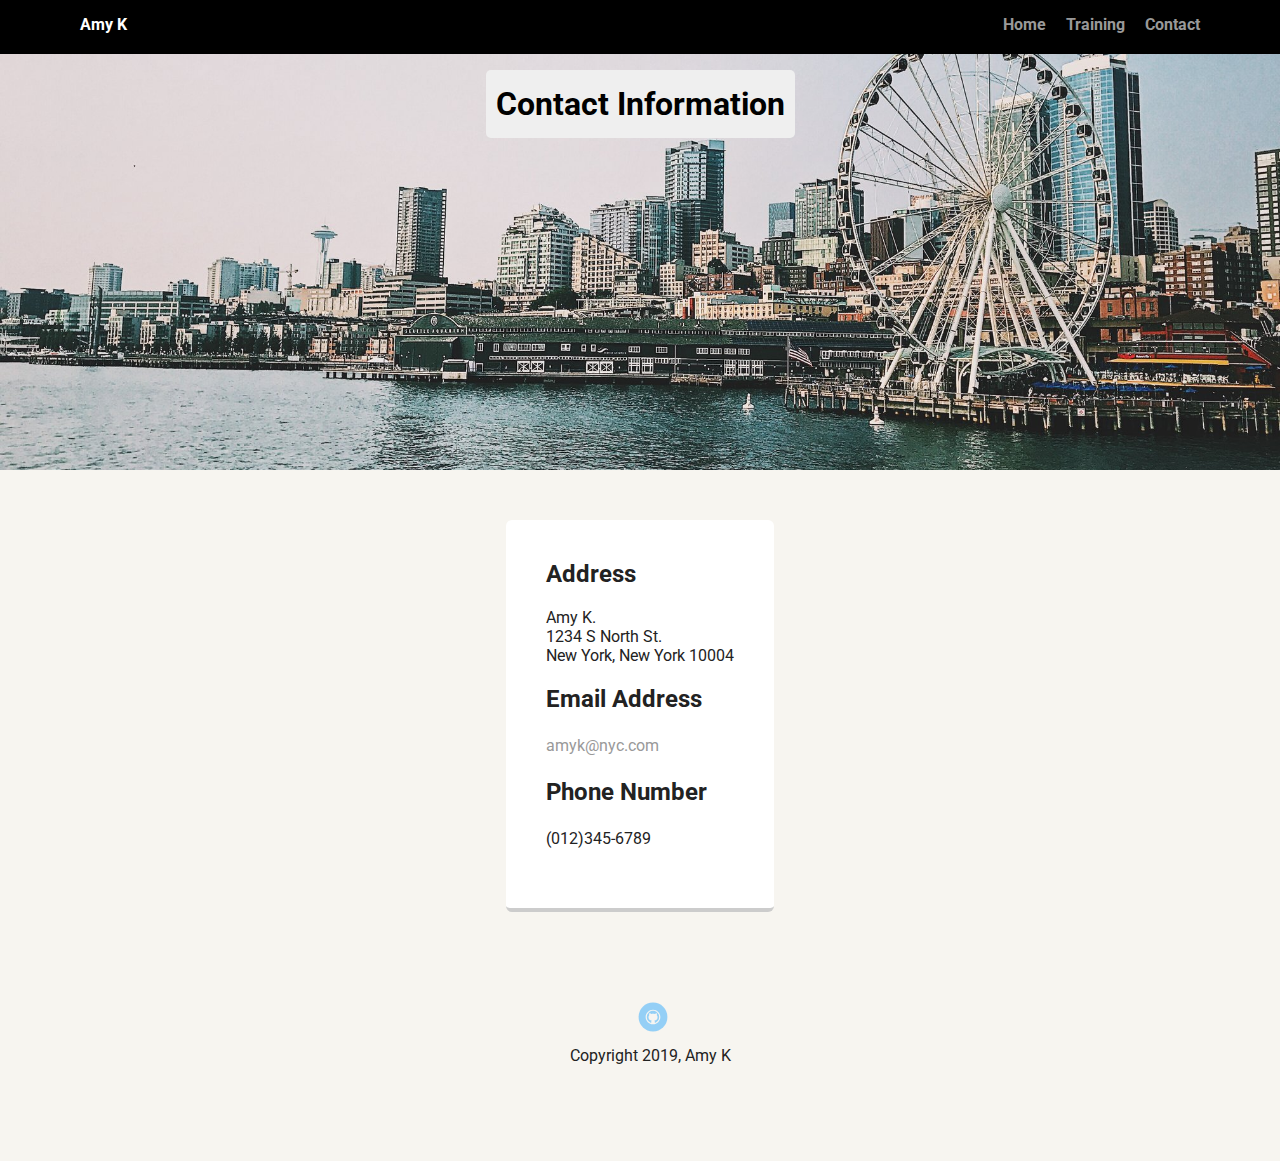
==== contact.html @ 1bc9ecbf "Initial Commit" ====
<!DOCTYPE html>
<html lang="en">
<head>
    <title>Amy K's Contact Info</title>
    <link rel="stylesheet" href="styles.css">
    <link href="https://fonts.googleapis.com/css?family=Muli%7CRoboto:400,300,500,700,900" rel="stylesheet">
</head>

<body>
    <nav>
        <ul class="nav">
          <li class="name">Amy K</li>
          <li><a href="index.html">Home</a></li>
          <li><a href="training.html">Training</a></li>
          <li><a href="contact.html">Contact</a></li>
        </ul>
    </nav>
    
    <header>
        <h1 class="tag name">Contact Information</h1>
    </header>

    <main class="flex">
        <section>
          <h2>Address</h2>
          Amy K.<br>
          1234 S North St.<br>
          New York, New York 10004
          <h2>Email Address</h2>
          <p><a href="mailto:amyk@nyc.com">amyk@nyc.com</a></p>
          <h2>Phone Number</h2>
          <p>(012)345-6789</p>
        </section>
    </main>
    <footer>
        <ul>
           <li><a href="https://github.com/AKhazoyan" target="_blank" class="social github">Github</a></li>
        </ul>
        <p class="copyright">Copyright 2019, Amy K</p>
      </footer>
</body>
</html>
---- styles.css ----
/* Global Layout Set-up */
* { 
  box-sizing: border-box;
}
  
body {
  margin: 0;
  padding: 0;
  text-align: center;
  font-family: 'Roboto', sans-serif;
  color: #222;
  background: #f7f5f0;
}
/* Link Styles */

a {
  text-decoration: none;
  color: #999;
}
a:hover {
  color: #6633ff;
}

/* Section Styles */

nav {
  width: 100%;
  background: black;
  min-height: 30px;
  padding: 10px;
  position: fixed;
  text-align: center;
}
.nav {
  display: flex;
  justify-content: space-around;
  font-weight: 700;
  list-style-type: none;
  margin: 0 auto;
  padding: 0;
}

.nav .name {
    display: block;
    margin-right: auto;
    color: white;
}
.nav li {
  padding: 5px 10px 10px 10px;
}
.nav a {
  transition: all .5s;
}
.nav a:hover {
  color: white
}
header {
  text-align: center;
  background: url('images/new_background.jpg') no-repeat center ;
  background-size: cover;
  overflow: hidden;
  padding-top: 60px;
}
header {
  line-height: 1.5;
}
header .profile-image {
  margin-top: 50px;
  width: 150px;
  height: 150px;
  border-radius: 50%;
  border: 3px solid white;
  transition: all .5s;
}
header .profile-image:hover {
  transform: scale(1.2) rotate(15deg);
}
.pug-image {
  width: 420px;
  height: 300px;
}
.tag {
  background-color: #efefef;
  color: black;
  padding: 10px;
  border-radius: 5px;
  display: table;
  margin: 10px auto;
} 
.location {
  background-color: #222;
  color: yellow;
}
section {
  margin: 30px;
  padding: 20px 40px 40px;
  max-width: 500px;
  text-align: left;
  background: #fff;
  border-bottom: 4px solid #ccc;
  border-radius: 6px;
  transition: all .5s;
}
section:hover {
  border-color: #ff99ff;
}

ul.skills {
  padding: 0;
  text-align: center;
}

.skills li {
  border-radius: 6px;
  display: inline-block;
  background: #ff9904;
  color: white;
  padding: 5px 10px;
  margin: 2px;
}

.skills li:nth-child(odd) {
  background: #0399ff;
}

footer {
  width: 100%;
  min-height: 30px;
  padding: 20px 0 40px 20px;
}

footer .copyright {
  top: -8px;
  font-size: .75em;
}

footer ul {
  list-style-type: none;
  margin: 0;
  padding: 0;
}

footer ul li {
  display: inline-block;
}

a.social {
  display: inline-block;
  text-indent: -9999px;
  margin-left: 5px;
  width: 30px;
  height: 30px;
  background-size: 30px 30px;
  opacity: .4;
  transition: all .5s;
}
a.github {
  background-image: url(images/github.svg);
}
a.social:hover {
  opacity: 1;
}
.clearfix {
  clear: both;
}

/* Styles for larger screens */
@media screen and (min-width: 720px) {
  
  .flex {
      display: -ms-flexbox;      /* TWEENER - IE 10 */
      display: flex; 
      max-width: 1200px;
      -ms-flex-pack: distribute;
      justify-content: space-around;
      margin: 0 auto;
  }

  header {
    min-height: 470px;
  }

  .nav {
    max-width: 1200px;
    padding: 0 30px;
  }


  main {
    padding-top: 20px;
  }

  main p {
    line-height: 1.6em;
  }

  footer {
    font-size: 1.3em;
    max-width: 1200px;
    margin: 40px auto;
  }

}
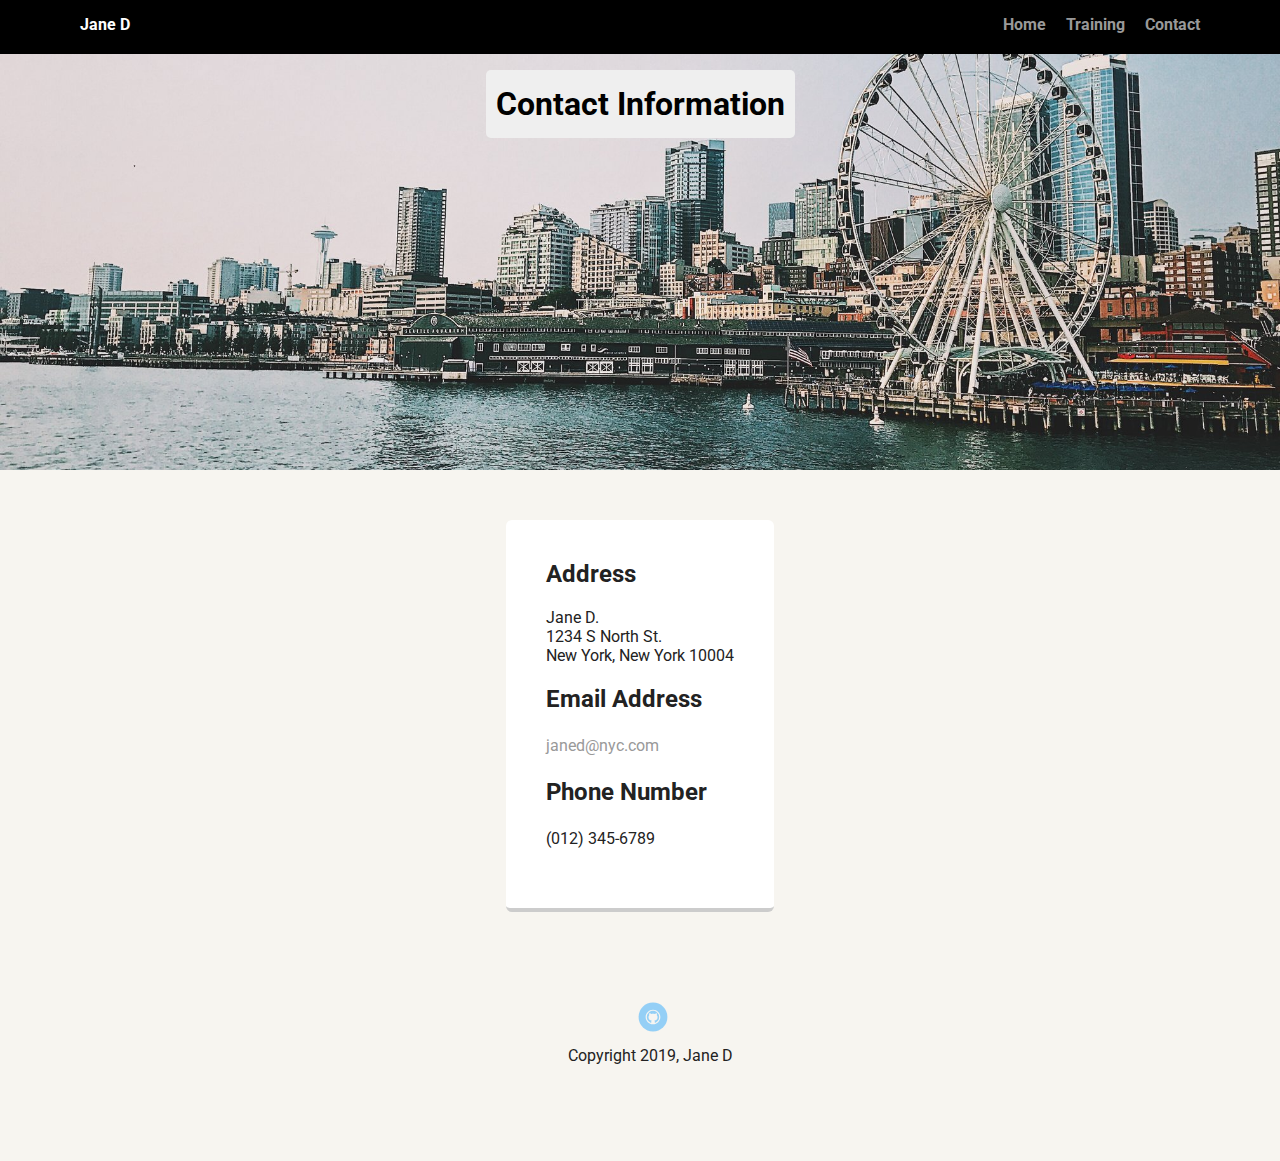
==== commit e5b882b5: "Content update" ====
--- a/contact.html
+++ b/contact.html
@@ -1,7 +1,7 @@
 <!DOCTYPE html>
 <html lang="en">
 <head>
-    <title>Amy K's Contact Info</title>
+    <title>Jane D's Contact Info</title>
     <link rel="stylesheet" href="styles.css">
     <link href="https://fonts.googleapis.com/css?family=Muli%7CRoboto:400,300,500,700,900" rel="stylesheet">
 </head>
@@ -9,7 +9,7 @@
 <body>
     <nav>
         <ul class="nav">
-          <li class="name">Amy K</li>
+          <li class="name">Jane D</li>
           <li><a href="index.html">Home</a></li>
           <li><a href="training.html">Training</a></li>
           <li><a href="contact.html">Contact</a></li>
@@ -23,20 +23,20 @@
     <main class="flex">
         <section>
           <h2>Address</h2>
-          Amy K.<br>
+          Jane D.<br>
           1234 S North St.<br>
           New York, New York 10004
           <h2>Email Address</h2>
-          <p><a href="mailto:amyk@nyc.com">amyk@nyc.com</a></p>
+          <p><a href="mailto:janed@nyc.com">janed@nyc.com</a></p>
           <h2>Phone Number</h2>
-          <p>(012)345-6789</p>
+          <p>(012) 345-6789</p>
         </section>
     </main>
     <footer>
         <ul>
-           <li><a href="https://github.com/AKhazoyan" target="_blank" class="social github">Github</a></li>
+           <li><a href="https://github.com" target="_blank" class="social github">Github</a></li>
         </ul>
-        <p class="copyright">Copyright 2019, Amy K</p>
+        <p class="copyright">Copyright 2019, Jane D</p>
       </footer>
 </body>
 </html>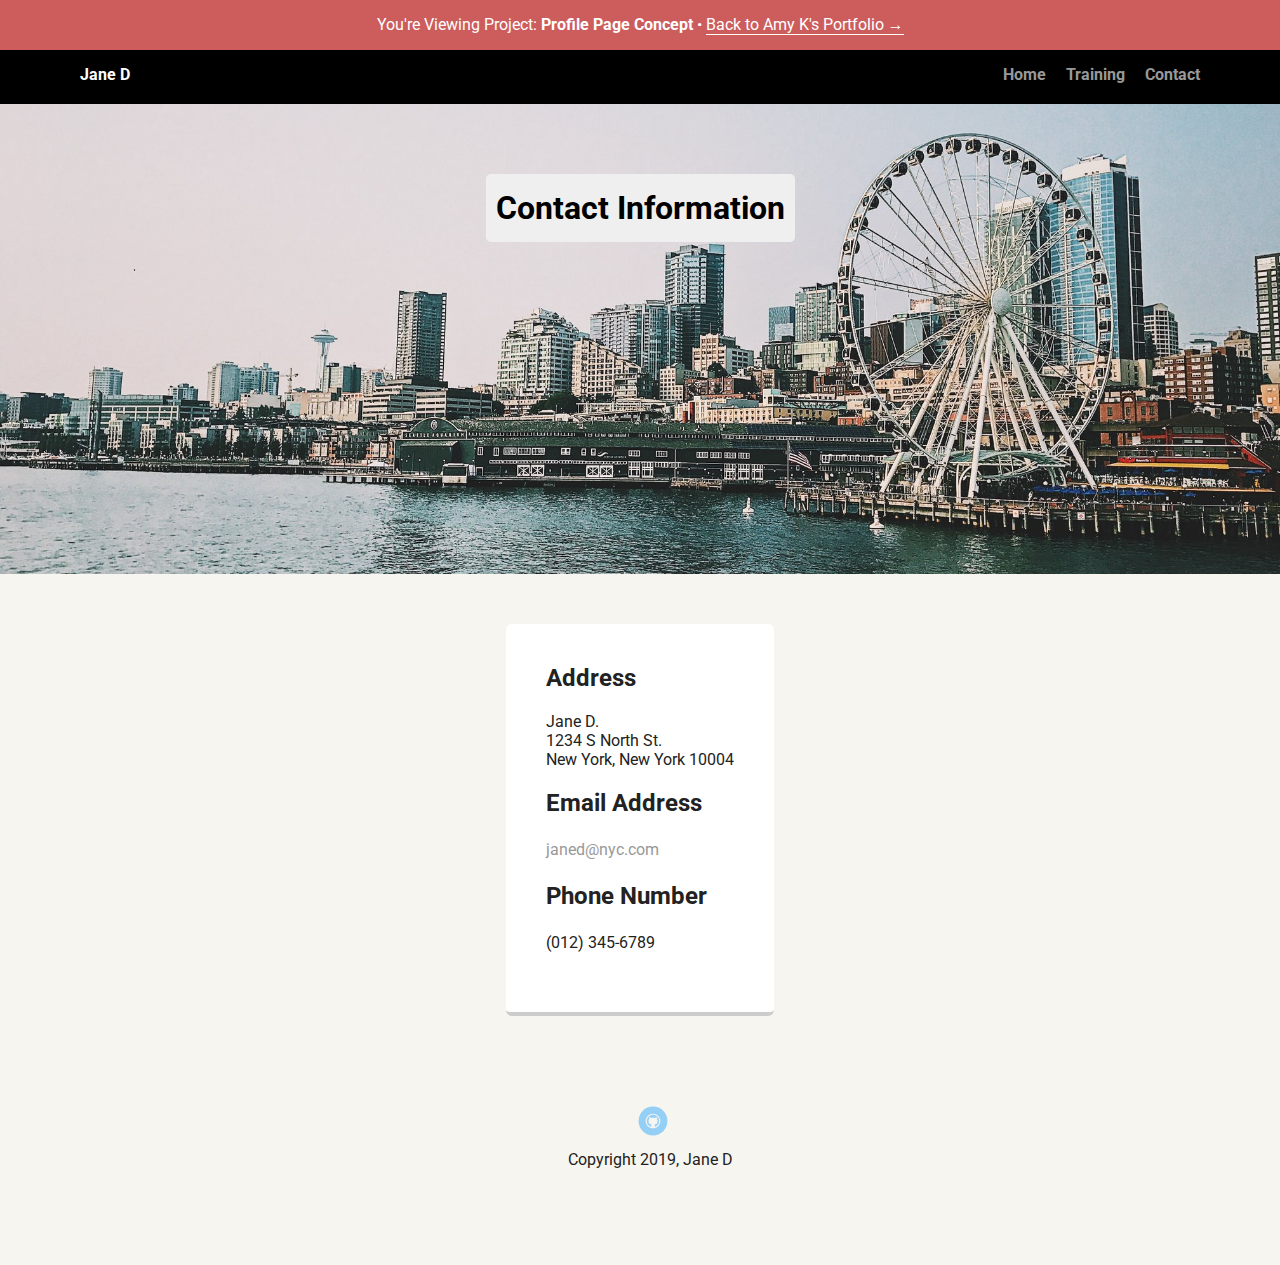
==== commit e6f97c0c: "Update for portfolio" ====
--- a/contact.html
+++ b/contact.html
@@ -7,6 +7,11 @@
 </head>
 
 <body>
+
+  <div class="portfolioLinkHeader">
+    <p>You're Viewing Project: <span id="profileProjectName">Profile Page Concept</span> • <a class="portfolioLink" href="https://akhazoyan.github.io/Portfolio/">Back to Amy K's Portfolio &rarr;</a></p>
+  </div>
+  
     <nav>
         <ul class="nav">
           <li class="name">Jane D</li>
--- a/styles.css
+++ b/styles.css
@@ -22,13 +22,39 @@
 }
 
 /* Section Styles */
+.portfolioLinkHeader {
+  background-color: #CD5C5C;
+  color: white;
+  padding: 15px;
+}
+
+#profileProjectName {
+  font-weight: bold;
+}
+
+.portfolioLink {
+  color: white;
+  display: inline-block;
+  border-bottom: 1px solid white;
+}
+
+.portfolioLink:hover {
+  border-color: black;
+}
+
+.portfolioLinkHeader a:hover {
+  color: black;
+}
+
+.portfolioLinkHeader p{
+  margin: 0;
+}
 
 nav {
   width: 100%;
   background: black;
   min-height: 30px;
   padding: 10px;
-  position: fixed;
   text-align: center;
 }
 .nav {
@@ -89,7 +115,7 @@
 } 
 .location {
   background-color: #222;
-  color: yellow;
+  color: white;
 }
 section {
   margin: 30px;
@@ -102,7 +128,7 @@
   transition: all .5s;
 }
 section:hover {
-  border-color: #ff99ff;
+  border-color: black;
 }
 
 ul.skills {
